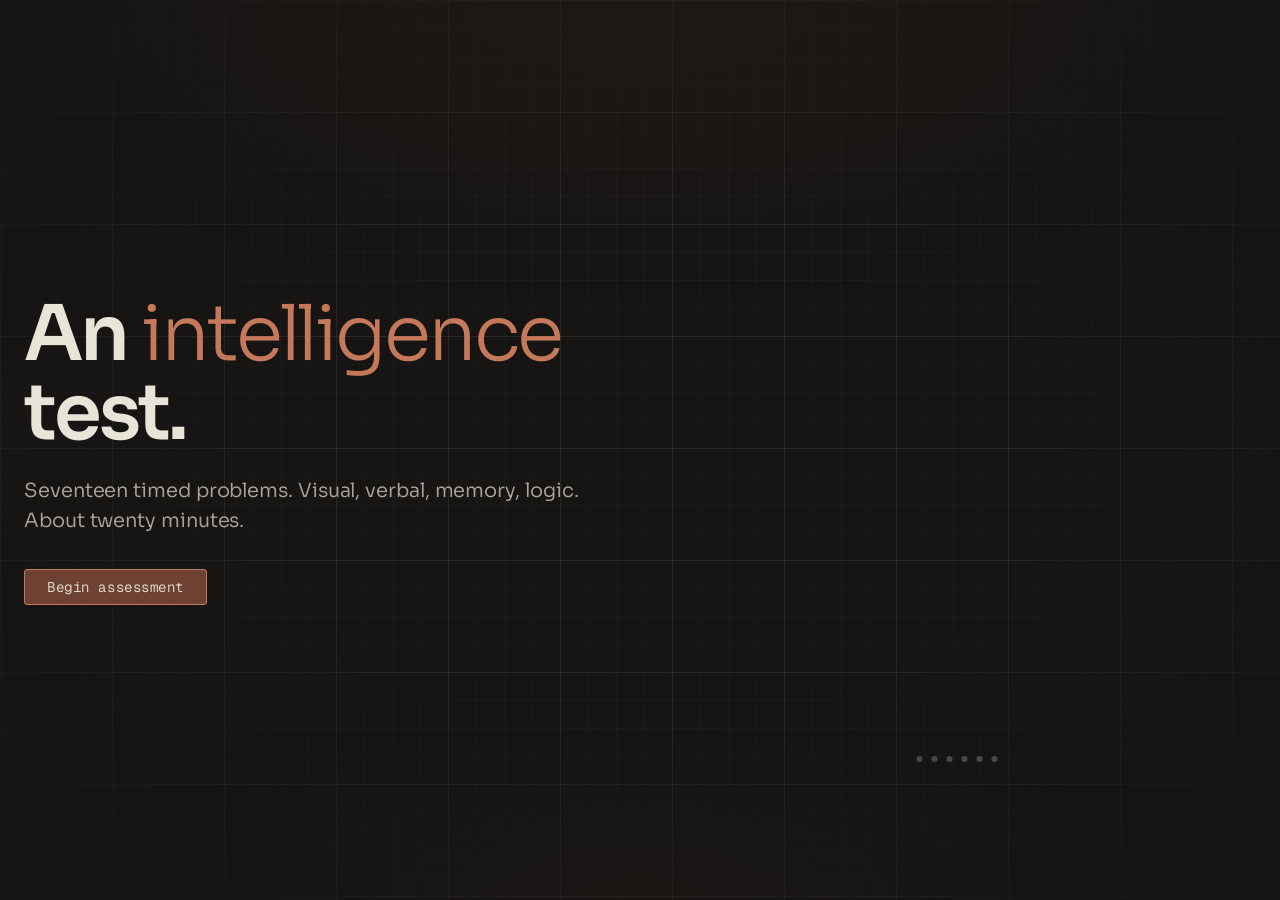
==== index.html @ 07648bc7 "Initial commit — intelligence test app 18 interactive question types across visual reasoning, memory" ====
<!doctype html>
<html lang="en">
<head>
  <meta charset="utf-8" />
  <meta name="viewport" content="width=device-width, initial-scale=1, viewport-fit=cover" />
  <title>An intelligence test</title>
  <meta name="description" content="Seventeen timed problems. Visual, verbal, memory, logic. About twenty minutes." />
  <meta name="color-scheme" content="dark" />
  <link rel="icon" href="data:image/svg+xml,%3Csvg xmlns='http://www.w3.org/2000/svg' viewBox='0 0 24 24'%3E%3Ccircle cx='12' cy='12' r='10' fill='none' stroke='%23c4795a' stroke-width='2'/%3E%3Ccircle cx='12' cy='12' r='3' fill='%23c4795a'/%3E%3C/svg%3E" />

  <link rel="preconnect" href="https://fonts.googleapis.com" />
  <link rel="preconnect" href="https://fonts.gstatic.com" crossorigin />
  <link rel="stylesheet" href="https://fonts.googleapis.com/css2?family=Sora:wght@300;400;500;600;700&family=Geist+Mono:wght@400;500&display=swap" />

  <script>
    /* Cache-bust our own stylesheets so CSS edits land without a hard reload */
    (function(){
      const v = Date.now();
      ["css/tokens.css","css/base.css","css/components.css","css/test.css"].forEach(href => {
        const link = document.createElement("link");
        link.rel = "stylesheet";
        link.href = href + "?v=" + v;
        document.head.appendChild(link);
      });
    })();
  </script>
</head>
<body>
  <div class="landing">

    <main class="landing__hero">
      <section class="landing__copy">
        <h1 class="landing__title reveal" style="--i:0;">
          An <em>intelligence</em><br />test.
        </h1>

        <p class="landing__subtitle reveal" style="--i:1;">
          Seventeen timed problems. Visual, verbal, memory, logic. About twenty minutes.
        </p>


        <div class="landing__cta reveal" style="--i:3;">
          <button class="btn btn--primary" id="start-btn">
            Begin assessment
          </button>
          <input type="hidden" id="seed-input" maxlength="7" />
        </div>
      </section>

      <aside class="landing__hero-art reveal" style="--i:2;" aria-hidden="true">

        <!-- Shared depth filter — subtle drop shadow for "not flat" feel -->
        <svg width="0" height="0" style="position:absolute" aria-hidden="true">
          <defs>
            <filter id="depth" x="-20%" y="-20%" width="140%" height="140%">
              <feGaussianBlur in="SourceAlpha" stdDeviation="2"/>
              <feOffset dx="0" dy="3" result="offsetblur"/>
              <feComponentTransfer><feFuncA type="linear" slope="0.6"/></feComponentTransfer>
              <feMerge><feMergeNode/><feMergeNode in="SourceGraphic"/></feMerge>
            </filter>
            <filter id="glow" x="-50%" y="-50%" width="200%" height="200%">
              <feGaussianBlur stdDeviation="3"/>
              <feMerge><feMergeNode/><feMergeNode in="SourceGraphic"/></feMerge>
            </filter>
          </defs>
        </svg>

        <!-- ═══════════ Scene A · Pick the answer (Matrix Reasoning) ═══════════ -->
        <svg class="puzzle-scene puzzle-scene--a" viewBox="0 0 300 300" role="presentation">
          <!-- Crosshair ticks -->
          <g stroke="var(--hairline-strong)" stroke-width="1">
            <line x1="0" y1="150" x2="300" y2="150" stroke-dasharray="2 5" opacity="0.5"/>
            <line x1="150" y1="0" x2="150" y2="300" stroke-dasharray="2 5" opacity="0.5"/>
          </g>

          <!-- 3×3 preview grid, 120×120, centered top -->
          <g stroke="var(--border-strong)" stroke-width="1" fill="var(--surface)">
            <rect x="90"  y="30"  width="40" height="40" rx="1"/>
            <rect x="130" y="30"  width="40" height="40" rx="1"/>
            <rect x="170" y="30"  width="40" height="40" rx="1"/>
            <rect x="90"  y="70"  width="40" height="40" rx="1"/>
            <rect x="130" y="70"  width="40" height="40" rx="1"/>
            <rect x="170" y="70"  width="40" height="40" rx="1"/>
            <rect x="90"  y="110" width="40" height="40" rx="1"/>
            <rect x="130" y="110" width="40" height="40" rx="1"/>
            <rect x="170" y="110" width="40" height="40" rx="1" stroke-dasharray="2 2" class="scene-a__slot"/>
          </g>

          <!-- Preview shapes (rows by shape type, cols by fill) -->
          <g fill="none" stroke="var(--text-secondary)" stroke-width="1.2" stroke-linejoin="round" stroke-linecap="round">
            <!-- Row 1: triangles -->
            <polygon points="110,42 120,58 100,58"/>
            <polygon points="150,42 160,58 140,58"/>
            <polygon points="190,42 200,58 180,58" fill="var(--text-secondary)" fill-opacity="0.25"/>
            <!-- Row 2: circles -->
            <circle cx="110" cy="90" r="8"/>
            <circle cx="150" cy="90" r="8"/>
            <circle cx="190" cy="90" r="8" fill="var(--text-secondary)" fill-opacity="0.25"/>
            <!-- Row 3: squares (answer slot = filled square) -->
            <rect x="102" y="122" width="16" height="16" rx="1"/>
            <rect x="142" y="122" width="16" height="16" rx="1"/>
            <!-- Filled square appears in the slot once the cursor clicks -->
            <rect class="scene-a__answer-in-slot" x="182" y="122" width="16" height="16" rx="1"
                  fill="var(--accent)" fill-opacity="0.25" stroke="var(--accent)" opacity="0"/>
          </g>

          <!-- "?" mark that lives in the slot until answered -->
          <text class="scene-a__q" x="190" y="138" font-family="Sora, sans-serif" font-size="20" font-weight="300"
                fill="var(--text-muted)" text-anchor="middle">?</text>

          <!-- Answer options row -->
          <g class="scene-a__options">
            <!-- Option cards (50×50) -->
            <g stroke="var(--border-strong)" stroke-width="1" fill="var(--surface)">
              <rect x="30"  y="200" width="50" height="50" rx="3"/>
              <rect x="95"  y="200" width="50" height="50" rx="3"/>
              <rect x="160" y="200" width="50" height="50" rx="3" class="scene-a__correct"/>
              <rect x="225" y="200" width="50" height="50" rx="3"/>
            </g>
            <!-- Option shapes -->
            <g fill="none" stroke="var(--text-secondary)" stroke-width="1.4" stroke-linejoin="round">
              <circle cx="55" cy="225" r="10"/>
              <polygon points="120,213 132,225 120,237 108,225"/>
              <!-- Correct: filled square (matches pattern row 3) -->
              <rect x="175" y="215" width="20" height="20" rx="1" fill="var(--accent)" fill-opacity="0.25" stroke="var(--accent)"/>
              <polygon points="250,215 261,235 239,235"/>
            </g>
            <!-- Option letters -->
            <g font-family="Geist Mono, monospace" font-size="9" fill="var(--text-faint)" letter-spacing="1.5">
              <text x="34" y="264">A</text>
              <text x="99" y="264">B</text>
              <text x="164" y="264" class="scene-a__correct-letter">C</text>
              <text x="229" y="264">D</text>
            </g>
          </g>

          <!-- Click ripple -->
          <circle class="scene-a__ripple" cx="185" cy="225" r="0" fill="none" stroke="var(--accent)" stroke-width="1.5" opacity="0"/>

          <!-- Cursor -->
          <g class="scene-cursor scene-cursor--a">
            <path d="M0,0 L0,18 L5,14 L9,22 L12,21 L8,13 L14,13 Z" fill="var(--text)" stroke="var(--bg-solid)" stroke-width="0.8" stroke-linejoin="round"/>
          </g>
        </svg>

        <!-- ═══════════ Scene B · Drag-rotate (Mental Rotation) ═══════════ -->
        <svg class="puzzle-scene puzzle-scene--b" viewBox="0 0 300 300" role="presentation">
          <!-- Crosshair -->
          <g stroke="var(--hairline-strong)" stroke-width="1">
            <line x1="0" y1="150" x2="300" y2="150" stroke-dasharray="2 5" opacity="0.5"/>
            <line x1="150" y1="0" x2="150" y2="300" stroke-dasharray="2 5" opacity="0.5"/>
          </g>

          <!-- Concentric degree guide (bigger, two rings for depth) -->
          <circle cx="150" cy="150" r="118" fill="none" stroke="var(--hairline-strong)" stroke-width="1" stroke-dasharray="1 5"/>
          <circle cx="150" cy="150" r="95"  fill="none" stroke="var(--hairline)"        stroke-width="1" stroke-dasharray="1 4"/>

          <!-- Target outline (where the shape should end up) -->
          <g transform-origin="150 150">
            <polygon class="scene-b__target"
              points="150,55 205,115 190,205 110,205 95,115"
              fill="none" stroke="var(--border-strong)" stroke-dasharray="4 4" stroke-width="1.2"/>
          </g>

          <!-- Draggable shape (same polygon, coral, rotates) -->
          <polygon class="scene-b__shape"
            points="150,55 205,115 190,205 110,205 95,115"
            fill="var(--accent-dim)" fill-opacity="0.35" stroke="var(--accent)" stroke-width="2.2"
            stroke-linejoin="round"/>

          <!-- Lock-in flash (full-circle pulse when aligned) -->
          <circle class="scene-b__lock" cx="150" cy="150" r="105" fill="none" stroke="var(--ok)" stroke-width="1.8" opacity="0"/>

          <!-- Checkmark that appears on lock-in -->
          <path class="scene-b__check"
            d="M232 148 l9 9 l18 -20"
            fill="none" stroke="var(--ok)" stroke-width="2.5" stroke-linecap="round" stroke-linejoin="round" opacity="0"/>

          <!-- Drag trail (arc, hints at the gesture) -->
          <path class="scene-b__trail"
            d="M 240 90 A 110 110 0 0 1 258 175"
            fill="none" stroke="var(--accent)" stroke-width="1.2" stroke-dasharray="3 3" opacity="0"/>

          <!-- Cursor -->
          <g class="scene-cursor scene-cursor--b">
            <path d="M0,0 L0,18 L5,14 L9,22 L12,21 L8,13 L14,13 Z" fill="var(--text)" stroke="var(--bg-solid)" stroke-width="0.8" stroke-linejoin="round"/>
          </g>
        </svg>

        <!-- ═══════════ Scene C · Draw pattern (Pattern Sequence) ═══════════ -->
        <svg class="puzzle-scene puzzle-scene--c" viewBox="0 0 300 300" role="presentation">
          <!-- Crosshair -->
          <g stroke="var(--hairline-strong)" stroke-width="1">
            <line x1="0" y1="150" x2="300" y2="150" stroke-dasharray="2 5" opacity="0.5"/>
            <line x1="150" y1="0" x2="150" y2="300" stroke-dasharray="2 5" opacity="0.5"/>
          </g>

          <!-- 5×5 dot grid, 40px spacing, centered, starts (70,70) ends (230,230) -->
          <g class="scene-c__dots" fill="var(--text-faint)">
            <circle cx="70"  cy="70"  r="2"/>  <circle cx="110" cy="70"  r="2"/>  <circle cx="150" cy="70"  r="2"/>  <circle cx="190" cy="70"  r="2"/>  <circle cx="230" cy="70"  r="2"/>
            <circle cx="70"  cy="110" r="2"/>  <circle cx="110" cy="110" r="2"/>  <circle cx="150" cy="110" r="2"/>  <circle cx="190" cy="110" r="2"/>  <circle cx="230" cy="110" r="2"/>
            <circle cx="70"  cy="150" r="2"/>  <circle cx="110" cy="150" r="2"/>  <circle cx="150" cy="150" r="2"/>  <circle cx="190" cy="150" r="2"/>  <circle cx="230" cy="150" r="2"/>
            <circle cx="70"  cy="190" r="2"/>  <circle cx="110" cy="190" r="2"/>  <circle cx="150" cy="190" r="2"/>  <circle cx="190" cy="190" r="2"/>  <circle cx="230" cy="190" r="2"/>
            <circle cx="70"  cy="230" r="2"/>  <circle cx="110" cy="230" r="2"/>  <circle cx="150" cy="230" r="2"/>  <circle cx="190" cy="230" r="2"/>  <circle cx="230" cy="230" r="2"/>
          </g>

          <!-- Highlighted dots along the drawn path (pulse as cursor passes) -->
          <g fill="var(--accent)">
            <circle class="scene-c__dot scene-c__dot-1" cx="70"  cy="70"  r="3" opacity="0"/>
            <circle class="scene-c__dot scene-c__dot-2" cx="150" cy="70"  r="3" opacity="0"/>
            <circle class="scene-c__dot scene-c__dot-3" cx="150" cy="150" r="3" opacity="0"/>
            <circle class="scene-c__dot scene-c__dot-4" cx="230" cy="150" r="3" opacity="0"/>
            <circle class="scene-c__dot scene-c__dot-5" cx="230" cy="230" r="3" opacity="0"/>
          </g>

          <!-- The drawn path — stroke-dashoffset reveals it in sync with cursor -->
          <path class="scene-c__path"
            d="M 70 70 L 150 70 L 150 150 L 230 150 L 230 230"
            fill="none" stroke="var(--accent)" stroke-width="2.2"
            stroke-linecap="round" stroke-linejoin="round"
            pathLength="1" stroke-dasharray="1" stroke-dashoffset="1"/>

          <!-- Cursor traces the path -->
          <g class="scene-cursor scene-cursor--c">
            <path d="M0,0 L0,18 L5,14 L9,22 L12,21 L8,13 L14,13 Z" fill="var(--text)" stroke="var(--bg-solid)" stroke-width="0.8" stroke-linejoin="round"/>
          </g>
        </svg>

        <!-- ═══════════ Scene D · Paper Folding ═══════════ -->
        <svg class="puzzle-scene puzzle-scene--d" viewBox="0 0 300 300" role="presentation">
          <!-- Crosshair -->
          <g stroke="var(--hairline-strong)" stroke-width="1">
            <line x1="0" y1="150" x2="300" y2="150" stroke-dasharray="2 5" opacity="0.5"/>
            <line x1="150" y1="0" x2="150" y2="300" stroke-dasharray="2 5" opacity="0.5"/>
          </g>

          <!-- Paper platform shadow (depth) -->
          <ellipse class="fold-shadow" cx="150" cy="245" rx="70" ry="6" fill="rgba(0,0,0,0.45)" filter="url(#glow)"/>

          <!-- Left half of paper (static) -->
          <rect class="fold-left" x="90" y="80" width="60" height="140" rx="3"
            fill="var(--surface-raised)" stroke="var(--border-strong)" stroke-width="1"/>

          <!-- Right half (folds across the center crease) -->
          <g class="fold-right" transform-origin="150px 150px">
            <rect x="150" y="80" width="60" height="140" rx="3"
              fill="var(--surface-raised)" stroke="var(--border-strong)" stroke-width="1"/>
            <!-- Inner highlight for paper depth -->
            <rect x="154" y="84" width="52" height="132" rx="2"
              fill="none" stroke="var(--hairline-strong)" stroke-width="1"/>
          </g>

          <!-- Crease line -->
          <line class="fold-crease" x1="150" y1="75" x2="150" y2="225" stroke="var(--accent)"
            stroke-width="1" stroke-dasharray="3 3" opacity="0"/>

          <!-- The punched hole (primary side — appears while folded) -->
          <circle class="fold-hole-primary" cx="175" cy="130" r="7"
            fill="var(--bg-solid)" stroke="var(--accent)" stroke-width="1.5" opacity="0"/>

          <!-- The mirrored hole (appears when paper unfolds) -->
          <circle class="fold-hole-mirror" cx="125" cy="130" r="7"
            fill="var(--bg-solid)" stroke="var(--accent)" stroke-width="1.5" opacity="0"/>

          <!-- Click ripple at hole punch -->
          <circle class="fold-ripple" cx="175" cy="130" r="0" fill="none"
            stroke="var(--accent)" stroke-width="1.5" opacity="0"/>

          <!-- Cursor -->
          <g class="scene-cursor scene-cursor--d">
            <path d="M0,0 L0,18 L5,14 L9,22 L12,21 L8,13 L14,13 Z" fill="var(--text)" stroke="var(--bg-solid)" stroke-width="0.8" stroke-linejoin="round"/>
          </g>
        </svg>

        <!-- ═══════════ Scene E · Cube Net → Cube ═══════════ -->
        <svg class="puzzle-scene puzzle-scene--e" viewBox="0 0 300 300" role="presentation">
          <!-- Crosshair -->
          <g stroke="var(--hairline-strong)" stroke-width="1">
            <line x1="0" y1="150" x2="300" y2="150" stroke-dasharray="2 5" opacity="0.5"/>
            <line x1="150" y1="0" x2="150" y2="300" stroke-dasharray="2 5" opacity="0.5"/>
          </g>

          <!-- Flat cross-net (visible first, fades out as cube assembles) -->
          <g class="cube-net">
            <g stroke="var(--border-strong)" stroke-width="1" fill="var(--surface-raised)">
              <rect x="120" y="55"  width="60" height="60" rx="2"/>            <!-- top square -->
              <rect x="60"  y="115" width="60" height="60" rx="2"/>            <!-- left -->
              <rect x="120" y="115" width="60" height="60" rx="2"/>            <!-- center (front) -->
              <rect x="180" y="115" width="60" height="60" rx="2"/>            <!-- right -->
              <rect x="120" y="175" width="60" height="60" rx="2"/>            <!-- bottom -->
              <rect x="120" y="235" width="60" height="60" rx="2"/>            <!-- back -->
            </g>
            <!-- Face symbols -->
            <g fill="none" stroke="var(--text-secondary)" stroke-width="1.4" stroke-linejoin="round">
              <circle cx="150" cy="85" r="8"/>
              <rect x="82"  y="137" width="16" height="16" rx="1"/>
              <polygon points="150,132 160,152 140,152"/>
              <polygon points="210,137 218,145 210,153 202,145"/>
              <path d="M142 202 l8 8 l-8 8 M158 202 l-8 8 l8 8"/>
              <circle cx="150" cy="265" r="4" fill="var(--accent)" stroke="var(--accent)"/>
            </g>
          </g>

          <!-- Isometric cube (fades in after net collapses)
               Top face rhombus: (80,130)-(150,95)-(220,130)-(150,165)
               Cube height on screen = 85px, so front-bottom is at (150, 250) -->
          <g class="cube-solid" transform-origin="150px 170px">
            <!-- Right face (mid-light) -->
            <polygon points="150,165 220,130 220,215 150,250"
              fill="var(--surface-raised)" stroke="var(--accent)" stroke-width="1.5" stroke-linejoin="round"/>
            <!-- Left face (mid) -->
            <polygon points="80,130 150,165 150,250 80,215"
              fill="var(--surface)" stroke="var(--accent)" stroke-width="1.5" stroke-linejoin="round"/>
            <!-- Top face (lightest with accent tint) -->
            <polygon points="80,130 150,95 220,130 150,165"
              fill="var(--accent-faint)" stroke="var(--accent)" stroke-width="1.5" stroke-linejoin="round"/>
            <!-- Top face symbol (circle) -->
            <circle cx="150" cy="130" r="7" fill="none" stroke="var(--accent)" stroke-width="1.5"/>
            <!-- Right face symbol (diamond) -->
            <polygon points="185,195 196,206 185,217 174,206" fill="none" stroke="var(--text-secondary)" stroke-width="1.3"/>
            <!-- Left face symbol (square) -->
            <rect x="103" y="196" width="18" height="18" rx="1" fill="none" stroke="var(--text-secondary)" stroke-width="1.3"/>
          </g>

          <!-- Cursor -->
          <g class="scene-cursor scene-cursor--e">
            <path d="M0,0 L0,18 L5,14 L9,22 L12,21 L8,13 L14,13 Z" fill="var(--text)" stroke="var(--bg-solid)" stroke-width="0.8" stroke-linejoin="round"/>
          </g>
        </svg>

        <!-- ═══════════ Scene F · Odd One Out ═══════════ -->
        <svg class="puzzle-scene puzzle-scene--f" viewBox="0 0 300 300" role="presentation">
          <!-- Crosshair -->
          <g stroke="var(--hairline-strong)" stroke-width="1">
            <line x1="0" y1="150" x2="300" y2="150" stroke-dasharray="2 5" opacity="0.5"/>
            <line x1="150" y1="0" x2="150" y2="300" stroke-dasharray="2 5" opacity="0.5"/>
          </g>

          <!-- 2×2 card grid -->
          <g stroke="var(--border-strong)" stroke-width="1" fill="var(--surface-raised)">
            <rect class="odd-card odd-card-1" x="55"  y="60"  width="80" height="80" rx="4"/>
            <rect class="odd-card odd-card-2" x="165" y="60"  width="80" height="80" rx="4"/>
            <rect class="odd-card odd-card-3" x="55"  y="170" width="80" height="80" rx="4"/>
            <rect class="odd-card odd-card-4 odd-correct" x="165" y="170" width="80" height="80" rx="4"/>
          </g>

          <!-- Shapes: 3 stars (same) + 1 circle (different) -->
          <g fill="none" stroke="var(--text-secondary)" stroke-width="1.5" stroke-linejoin="round" stroke-linecap="round">
            <!-- Star in card 1 -->
            <polygon class="odd-shape-1" points="95,80 101,95 117,96 104,106 108,121 95,112 82,121 86,106 73,96 89,95" transform-origin="95px 100px"/>
            <!-- Star in card 2 -->
            <polygon class="odd-shape-2" points="205,80 211,95 227,96 214,106 218,121 205,112 192,121 196,106 183,96 199,95" transform-origin="205px 100px"/>
            <!-- Star in card 3 -->
            <polygon class="odd-shape-3" points="95,190 101,205 117,206 104,216 108,231 95,222 82,231 86,216 73,206 89,205" transform-origin="95px 210px"/>
            <!-- Circle (odd one out) in card 4 -->
            <circle class="odd-shape-odd" cx="205" cy="210" r="20" stroke-width="1.8"/>
          </g>

          <!-- "?" appears briefly to prompt -->
          <text class="odd-prompt" x="150" y="35" font-family="Sora, sans-serif" font-size="14" font-weight="300"
            fill="var(--text-muted)" text-anchor="middle" letter-spacing="0.1em">WHICH DOESN'T BELONG?</text>

          <!-- X marks on the three "same" cards -->
          <g class="odd-x-marks" stroke="var(--text-faint)" stroke-width="1.4" stroke-linecap="round" opacity="0">
            <path class="odd-x odd-x-1" d="M125 70 l10 10 M135 70 l-10 10"/>
            <path class="odd-x odd-x-2" d="M235 70 l10 10 M245 70 l-10 10"/>
            <path class="odd-x odd-x-3" d="M125 180 l10 10 M135 180 l-10 10"/>
          </g>

          <!-- Click ripple at the odd card -->
          <circle class="odd-ripple" cx="205" cy="210" r="0" fill="none"
            stroke="var(--accent)" stroke-width="1.5" opacity="0"/>

          <!-- Cursor -->
          <g class="scene-cursor scene-cursor--f">
            <path d="M0,0 L0,18 L5,14 L9,22 L12,21 L8,13 L14,13 Z" fill="var(--text)" stroke="var(--bg-solid)" stroke-width="0.8" stroke-linejoin="round"/>
          </g>
        </svg>

        <!-- Progress indicator (6 dots, one active per scene) -->
        <div class="puzzle-progress" aria-hidden="true">
          <span class="puzzle-progress__dot puzzle-progress__dot--a"></span>
          <span class="puzzle-progress__dot puzzle-progress__dot--b"></span>
          <span class="puzzle-progress__dot puzzle-progress__dot--c"></span>
          <span class="puzzle-progress__dot puzzle-progress__dot--d"></span>
          <span class="puzzle-progress__dot puzzle-progress__dot--e"></span>
          <span class="puzzle-progress__dot puzzle-progress__dot--f"></span>
        </div>
      </aside>
    </main>

  </div>

  <script type="module" src="js/main.js"></script>
</body>
</html>
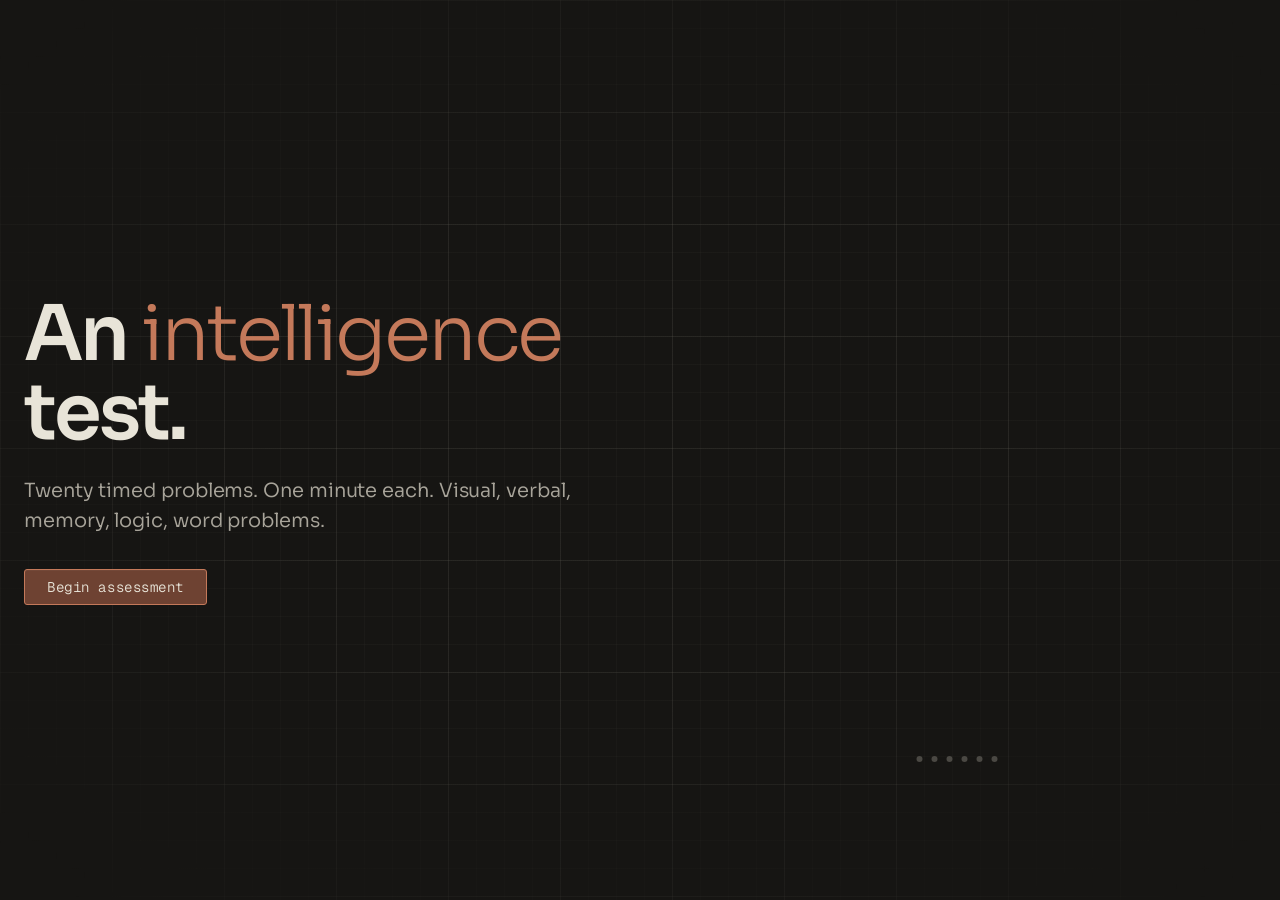
==== commit e7e3fa75: "20 questions, 60s timer, smooth tint, deeper AI, mobile polish, calc fix Test expansion  • 4 new que" ====
--- a/index.html
+++ b/index.html
@@ -4,7 +4,7 @@
   <meta charset="utf-8" />
   <meta name="viewport" content="width=device-width, initial-scale=1, viewport-fit=cover" />
   <title>An intelligence test</title>
-  <meta name="description" content="Seventeen timed problems. Visual, verbal, memory, logic. About twenty minutes." />
+  <meta name="description" content="Twenty timed problems. One minute each. Visual, verbal, memory, logic, word problems." />
   <meta name="color-scheme" content="dark" />
   <link rel="icon" href="data:image/svg+xml,%3Csvg xmlns='http://www.w3.org/2000/svg' viewBox='0 0 24 24'%3E%3Ccircle cx='12' cy='12' r='10' fill='none' stroke='%23c4795a' stroke-width='2'/%3E%3Ccircle cx='12' cy='12' r='3' fill='%23c4795a'/%3E%3C/svg%3E" />
 
@@ -35,7 +35,7 @@
         </h1>
 
         <p class="landing__subtitle reveal" style="--i:1;">
-          Seventeen timed problems. Visual, verbal, memory, logic. About twenty minutes.
+          Twenty timed problems. One minute each. Visual, verbal, memory, logic, word problems.
         </p>
 
 
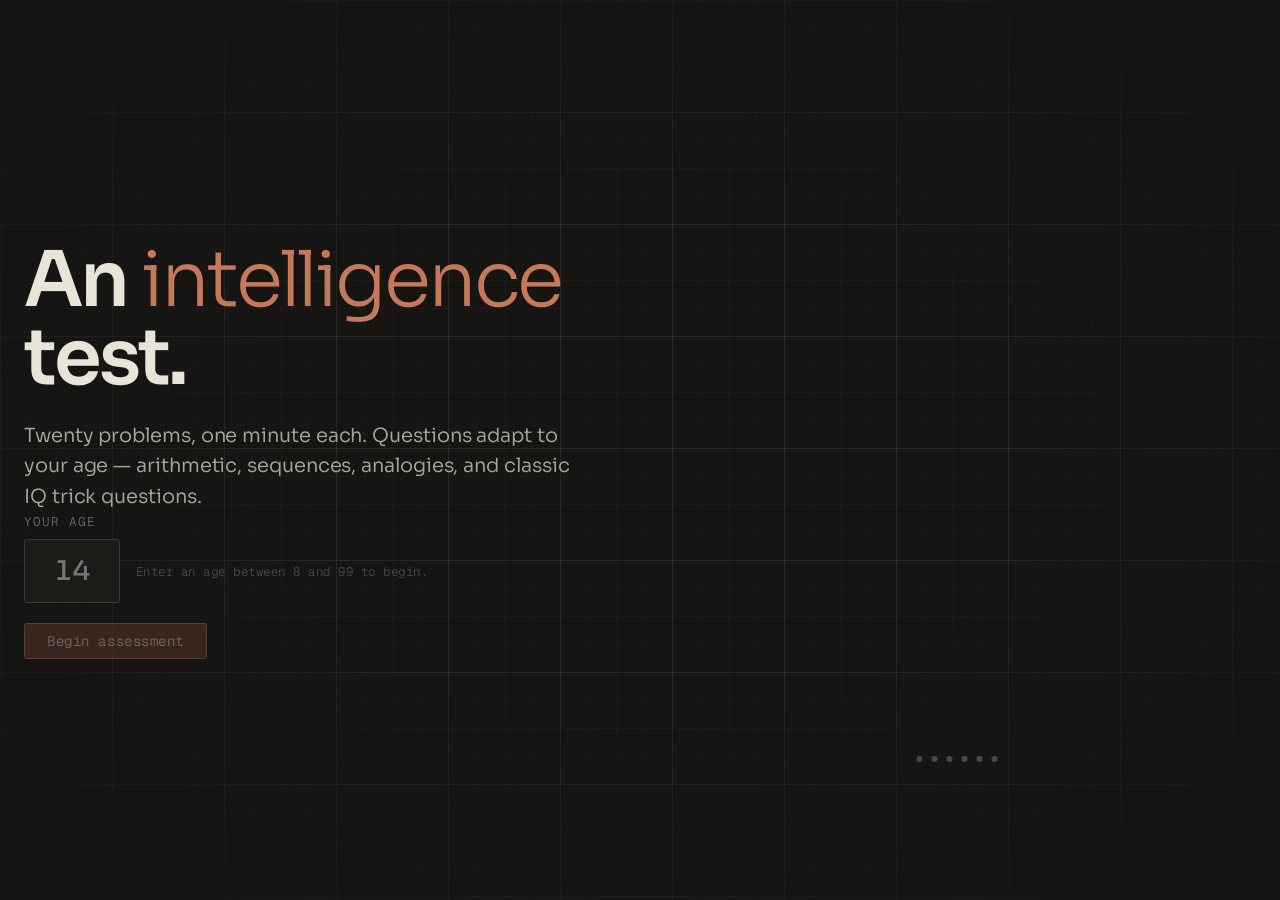
==== commit 64f0295c: "Unified problem engine, age-adaptive questions, clean results Questions — full revamp  • All 23 spec" ====
--- a/index.html
+++ b/index.html
@@ -4,7 +4,7 @@
   <meta charset="utf-8" />
   <meta name="viewport" content="width=device-width, initial-scale=1, viewport-fit=cover" />
   <title>An intelligence test</title>
-  <meta name="description" content="Twenty timed problems. One minute each. Visual, verbal, memory, logic, word problems." />
+  <meta name="description" content="Twenty problems, one minute each. Questions adapt to your age — from arithmetic and sequences to classic IQ-test trick questions." />
   <meta name="color-scheme" content="dark" />
   <link rel="icon" href="data:image/svg+xml,%3Csvg xmlns='http://www.w3.org/2000/svg' viewBox='0 0 24 24'%3E%3Ccircle cx='12' cy='12' r='10' fill='none' stroke='%23c4795a' stroke-width='2'/%3E%3Ccircle cx='12' cy='12' r='3' fill='%23c4795a'/%3E%3C/svg%3E" />
 
@@ -35,12 +35,22 @@
         </h1>
 
         <p class="landing__subtitle reveal" style="--i:1;">
-          Twenty timed problems. One minute each. Visual, verbal, memory, logic, word problems.
+          Twenty problems, one minute each. Questions adapt to your age — arithmetic, sequences, analogies, and classic IQ trick questions.
         </p>
 
 
+        <div class="landing__age reveal" style="--i:2;">
+          <label class="landing__age-label" for="age-input">Your age</label>
+          <div class="landing__age-row">
+            <input type="number" id="age-input" class="landing__age-input"
+                   min="8" max="99" step="1" inputmode="numeric"
+                   placeholder="14" autocomplete="off" />
+            <span class="landing__age-hint" id="age-hint">Questions adapt to your age.</span>
+          </div>
+        </div>
+
         <div class="landing__cta reveal" style="--i:3;">
-          <button class="btn btn--primary" id="start-btn">
+          <button class="btn btn--primary" id="start-btn" disabled>
             Begin assessment
           </button>
           <input type="hidden" id="seed-input" maxlength="7" />
